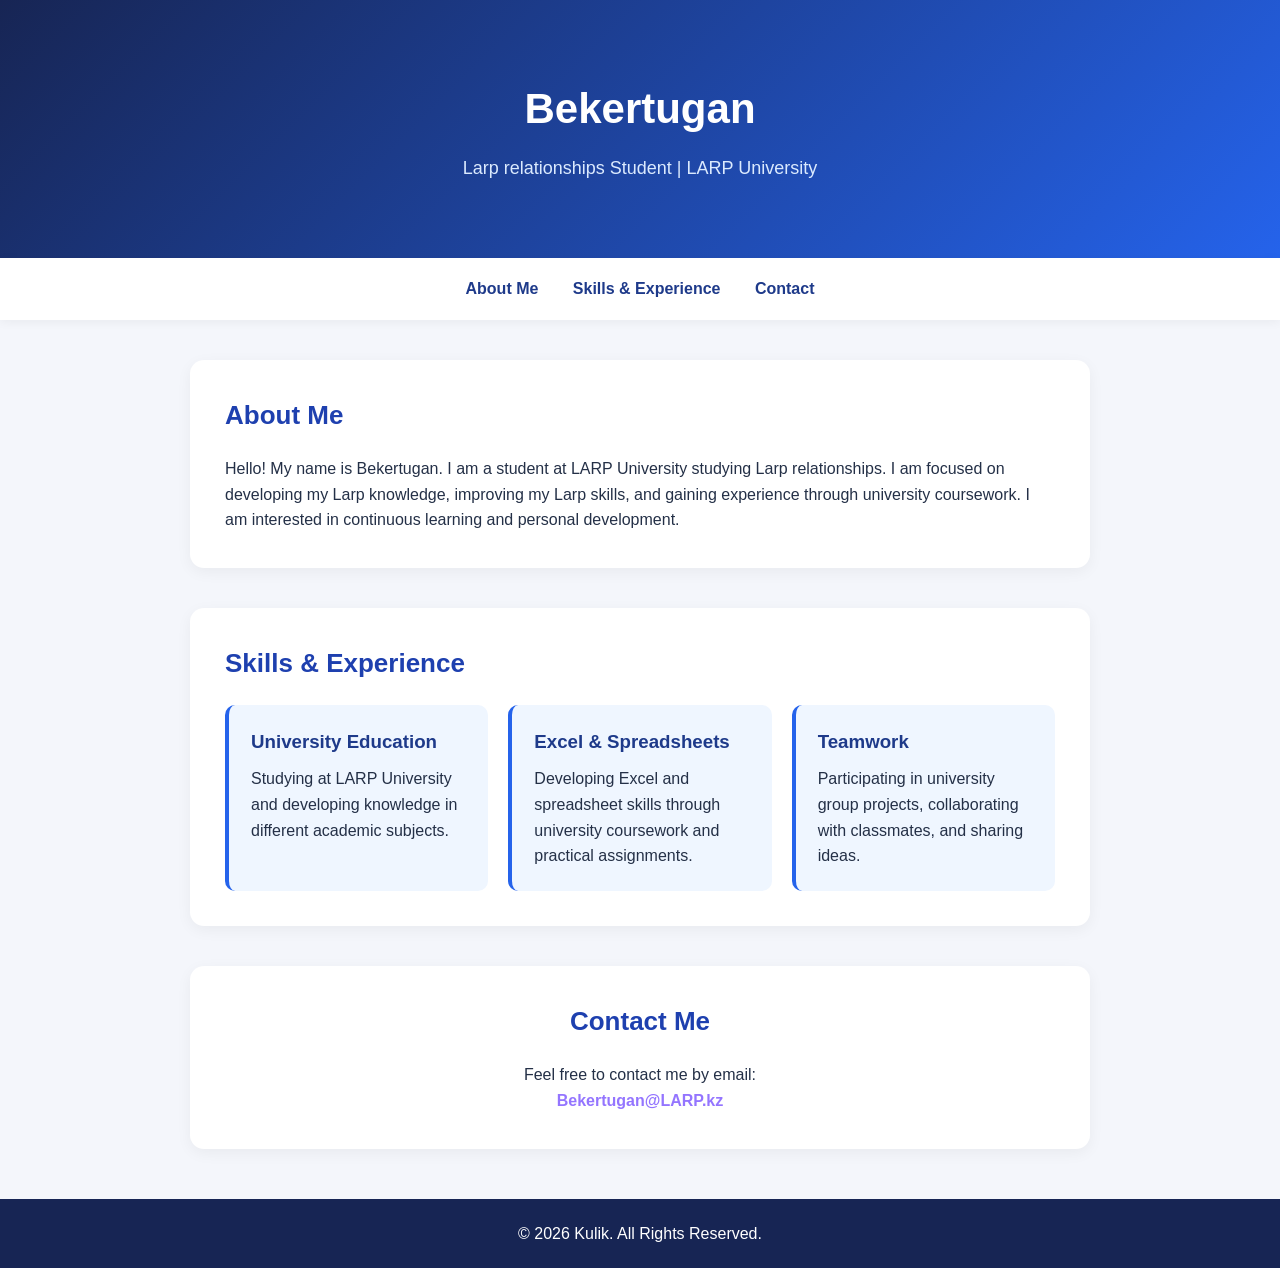
==== index.html @ 7ea8376a "Add files via upload" ====
<!DOCTYPE html>
<html lang="en">
<head>
    <meta charset="UTF-8">
    <meta name="viewport" content="width=device-width, initial-scale=1.0">
    <title>Bekertugan | Personal Portfolio</title>

    <style>
        * {
            margin: 0;
            padding: 0;
            box-sizing: border-box;
        }

        body {
            font-family: Arial, sans-serif;
            background-color: #f4f6fb;
            color: #243047;
            line-height: 1.6;
        }

        header {
            background: linear-gradient(135deg, #172554, #2563eb);
            color: white;
            text-align: center;
            padding: 75px 20px;
        }

        header h1 {
            font-size: 42px;
            margin-bottom: 12px;
        }

        header p {
            font-size: 18px;
            color: #dbeafe;
        }

        nav {
            background-color: #ffffff;
            padding: 18px;
            text-align: center;
            box-shadow: 0 2px 10px rgba(0,0,0,0.05);
        }

        nav a {
            color: #1e3a8a;
            text-decoration: none;
            margin: 0 15px;
            font-weight: bold;
        }

        nav a:hover {
            color: #3b82f6;
        }

        section {
            max-width: 900px;
            margin: 40px auto;
            padding: 35px;
            background-color: white;
            border-radius: 14px;
            box-shadow: 0 4px 15px rgba(0,0,0,0.05);
        }

        h2 {
            color: #1e40af;
            margin-bottom: 20px;
            font-size: 26px;
        }

        .skills {
            display: grid;
            grid-template-columns: repeat(auto-fit, minmax(220px, 1fr));
            gap: 20px;
        }

        .skill-card {
            background-color: #eff6ff;
            padding: 22px;
            border-radius: 10px;
            border-left: 4px solid #2563eb;
        }

        .skill-card h3 {
            color: #1e3a8a;
            margin-bottom: 10px;
        }

        .contact {
            text-align: center;
        }

        .contact a {
            color: #9475ff;
            font-weight: bold;
            text-decoration: none;
        }

        .contact a:hover {
            text-decoration: underline;
        }

        footer {
            background-color: #172554;
            color: white;
            text-align: center;
            padding: 22px;
            margin-top: 50px;
        }

        @media (max-width: 600px) {
            header h1 {
                font-size: 30px;
            }

            nav a {
                display: inline-block;
                margin: 6px 10px;
            }

            section {
                margin: 20px 12px;
                padding: 25px 20px;
            }
        }
    </style>
</head>

<body>

    <header>
        <h1>Bekertugan</h1>
        <p>Larp relationships Student | LARP University</p>
    </header>

    <nav>
        <a href="#about">About Me</a>
        <a href="#skills">Skills & Experience</a>
        <a href="#contact">Contact</a>
    </nav>

    <section id="about">
        <h2>About Me</h2>
        <p>
            Hello! My name is Bekertugan.
            I am a student at LARP University studying Larp relationships.
            I am focused on developing my Larp knowledge,
            improving my Larp skills, and gaining experience
            through university coursework.
            I am interested in continuous learning and personal development.
        </p>
    </section>

    <section id="skills">
        <h2>Skills & Experience</h2>

        <div class="skills">

            <div class="skill-card">
                <h3>University Education</h3>
                <p>
                    Studying at LARP University and developing
                    knowledge in different academic subjects.
                </p>
            </div>

            <div class="skill-card">
                <h3>Excel & Spreadsheets</h3>
                <p>
                    Developing Excel and spreadsheet skills
                    through university coursework and practical assignments.
                </p>
            </div>

            <div class="skill-card">
                <h3>Teamwork</h3>
                <p>
                    Participating in university group projects,
                    collaborating with classmates, and sharing ideas.
                </p>
            </div>

        </div>
    </section>

    <section id="contact" class="contact">
        <h2>Contact Me</h2>
        <p>Feel free to contact me by email:</p>
        <p>
            <a href="mailto:Bekertugan@LARP.kz">
                Bekertugan@LARP.kz
            </a>
        </p>
    </section>

    <footer>
        <p>&copy; 2026 Kulik. All Rights Reserved.</p>
    </footer>

</body>
</html>
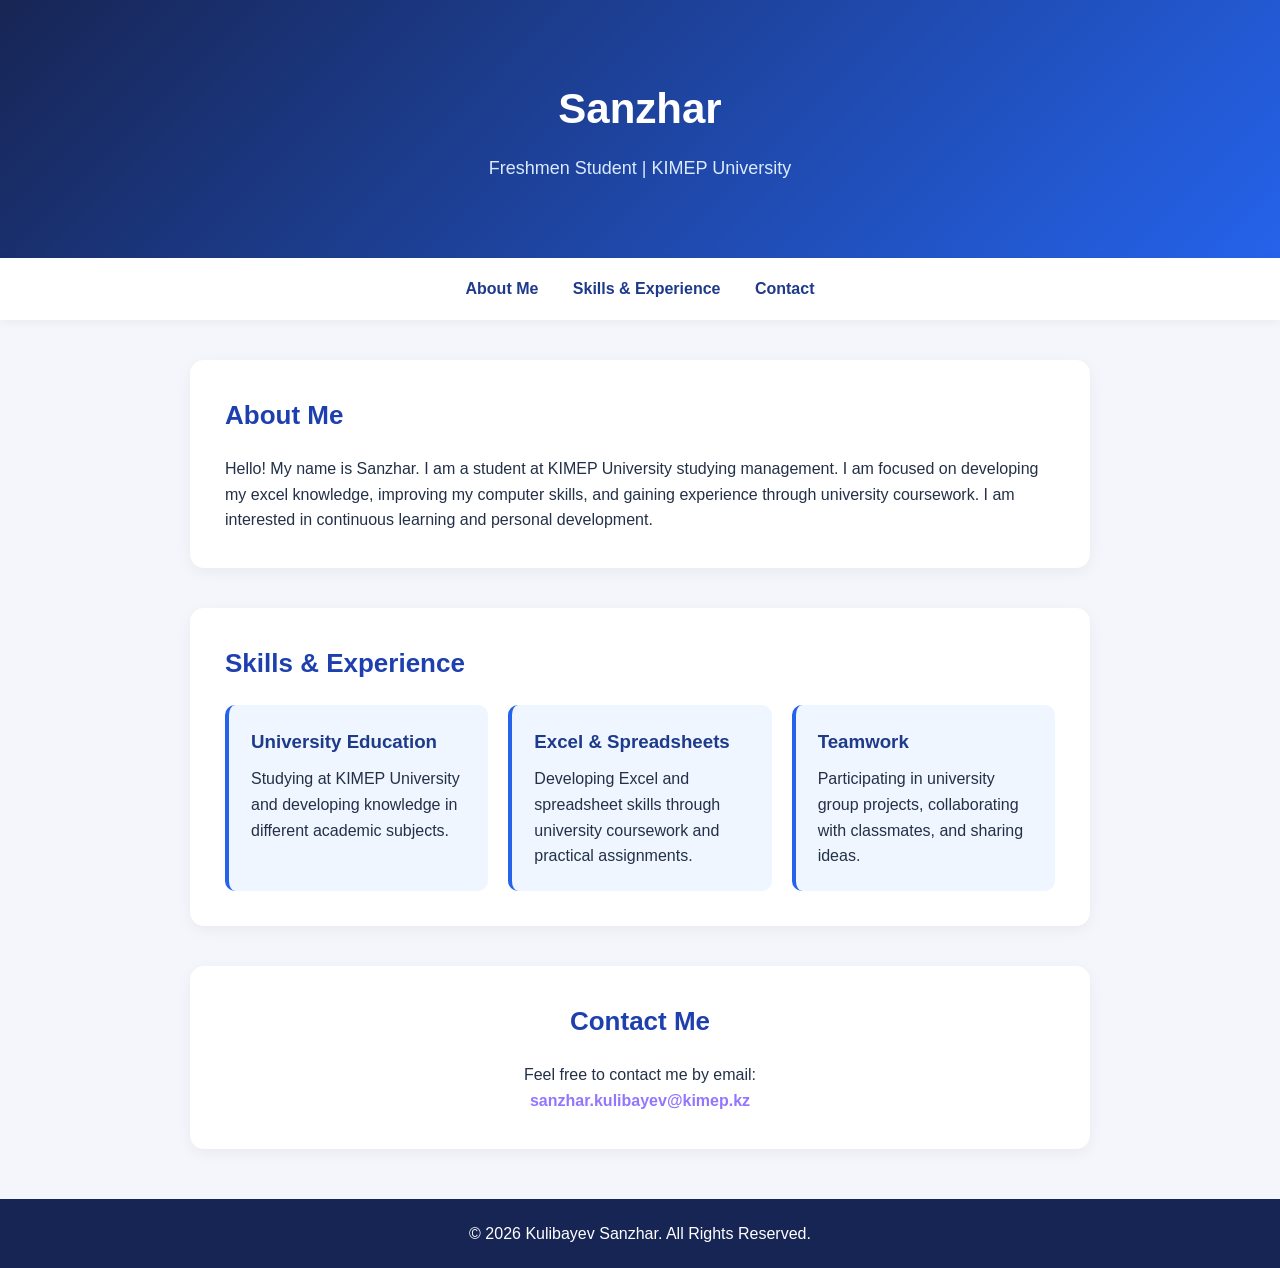
==== commit 1bca88e2: "Update index.html for new portfolio details" ====
--- a/index.html
+++ b/index.html
@@ -3,7 +3,7 @@
 <head>
     <meta charset="UTF-8">
     <meta name="viewport" content="width=device-width, initial-scale=1.0">
-    <title>Bekertugan | Personal Portfolio</title>
+    <title>Sanzhar | Personal Portfolio</title>
 
     <style>
         * {
@@ -130,8 +130,8 @@
 <body>
 
     <header>
-        <h1>Bekertugan</h1>
-        <p>Larp relationships Student | LARP University</p>
+        <h1>Sanzhar</h1>
+        <p>Freshmen Student | KIMEP University</p>
     </header>
 
     <nav>
@@ -143,10 +143,10 @@
     <section id="about">
         <h2>About Me</h2>
         <p>
-            Hello! My name is Bekertugan.
-            I am a student at LARP University studying Larp relationships.
-            I am focused on developing my Larp knowledge,
-            improving my Larp skills, and gaining experience
+            Hello! My name is Sanzhar.
+            I am a student at KIMEP University studying management.
+            I am focused on developing my excel knowledge,
+            improving my computer skills, and gaining experience
             through university coursework.
             I am interested in continuous learning and personal development.
         </p>
@@ -160,7 +160,7 @@
             <div class="skill-card">
                 <h3>University Education</h3>
                 <p>
-                    Studying at LARP University and developing
+                    Studying at KIMEP University and developing
                     knowledge in different academic subjects.
                 </p>
             </div>
@@ -188,15 +188,15 @@
         <h2>Contact Me</h2>
         <p>Feel free to contact me by email:</p>
         <p>
-            <a href="mailto:Bekertugan@LARP.kz">
-                Bekertugan@LARP.kz
+            <a href="mailto:sanzhar.kulibayev@kimep.kz">
+                sanzhar.kulibayev@kimep.kz
             </a>
         </p>
     </section>
 
     <footer>
-        <p>&copy; 2026 Kulik. All Rights Reserved.</p>
+        <p>&copy; 2026 Kulibayev Sanzhar. All Rights Reserved.</p>
     </footer>
 
 </body>
-</html>+</html>
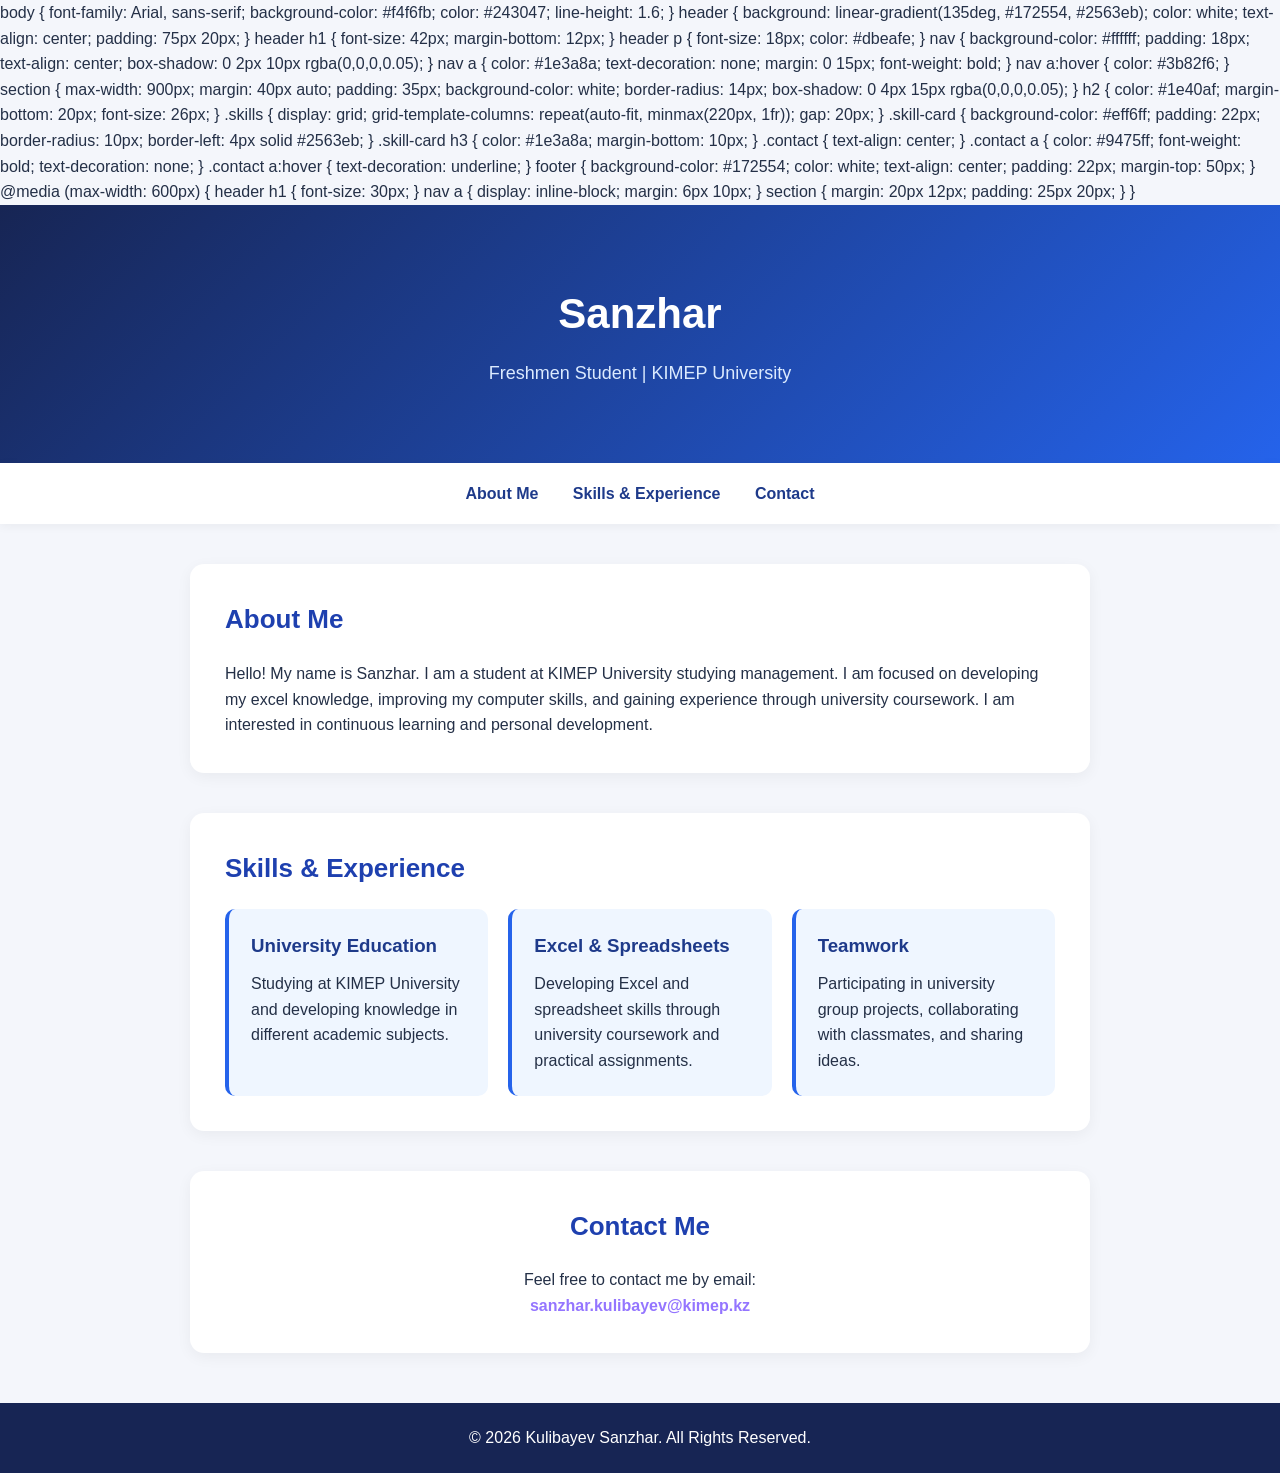
==== commit 7c9bae6f: "Refactor index.html and link to style.css Updated HTML structure and added external stylesheet." ====
--- a/index.html
+++ b/index.html
@@ -5,12 +5,7 @@
     <meta name="viewport" content="width=device-width, initial-scale=1.0">
     <title>Sanzhar | Personal Portfolio</title>
 
-    <style>
-        * {
-            margin: 0;
-            padding: 0;
-            box-sizing: border-box;
-        }
+<link rel="stylesheet" href="style.css?v=2">
 
         body {
             font-family: Arial, sans-serif;
--- a/style.css
+++ b/style.css
@@ -0,0 +1,120 @@
+
+* {
+    margin: 0;
+    padding: 0;
+    box-sizing: border-box;
+}
+
+body {
+    font-family: Arial, sans-serif;
+    background-color: #f4f6fb;
+    color: #243047;
+    line-height: 1.6;
+}
+
+header {
+    background: linear-gradient(135deg, #172554, #2563eb);
+    color: white;
+    text-align: center;
+    padding: 75px 20px;
+}
+
+header h1 {
+    font-size: 42px;
+    margin-bottom: 12px;
+}
+
+header p {
+    font-size: 18px;
+    color: #dbeafe;
+}
+
+nav {
+    background-color: #ffffff;
+    padding: 18px;
+    text-align: center;
+    box-shadow: 0 2px 10px rgba(0,0,0,0.05);
+}
+
+nav a {
+    color: #1e3a8a;
+    text-decoration: none;
+    margin: 0 15px;
+    font-weight: bold;
+}
+
+nav a:hover {
+    color: #3b82f6;
+}
+
+section {
+    max-width: 900px;
+    margin: 40px auto;
+    padding: 35px;
+    background-color: white;
+    border-radius: 14px;
+    box-shadow: 0 4px 15px rgba(0,0,0,0.05);
+}
+
+h2 {
+    color: #1e40af;
+    margin-bottom: 20px;
+    font-size: 26px;
+}
+
+.skills {
+    display: grid;
+    grid-template-columns: repeat(auto-fit, minmax(220px, 1fr));
+    gap: 20px;
+}
+
+.skill-card {
+    background-color: #eff6ff;
+    padding: 22px;
+    border-radius: 10px;
+    border-left: 4px solid #2563eb;
+}
+
+.skill-card h3 {
+    color: #1e3a8a;
+    margin-bottom: 10px;
+}
+
+.contact {
+    text-align: center;
+}
+
+.contact a {
+    color: #9475ff;
+    font-weight: bold;
+    text-decoration: none;
+}
+
+.contact a:hover {
+    text-decoration: underline;
+}
+
+footer {
+    background-color: #172554;
+    color: white;
+    text-align: center;
+    padding: 22px;
+    margin-top: 50px;
+}
+
+@media (max-width: 600px) {
+    header h1 {
+        font-size: 30px;
+    }
+
+    nav a {
+        display: inline-block;
+        margin: 6px 10px;
+    }
+
+    section {
+        margin: 20px 12px;
+        padding: 25px 20px;
+    }
+}
+
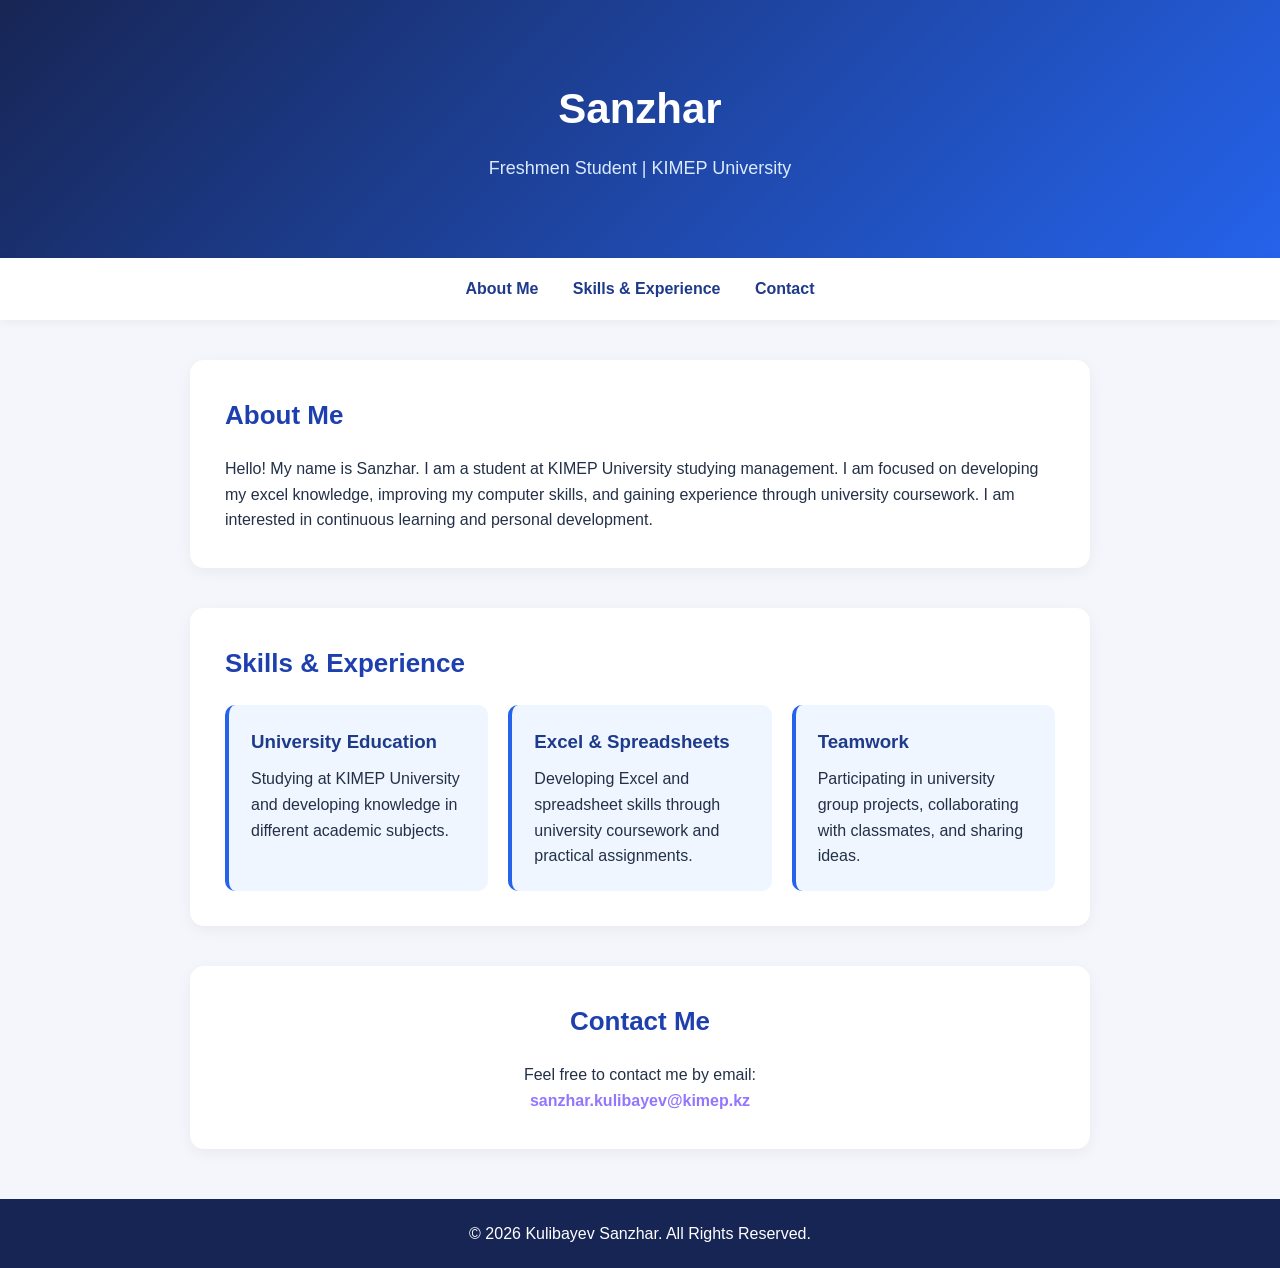
==== commit 945642a5: "Update index.html" ====
--- a/index.html
+++ b/index.html
@@ -5,121 +5,10 @@
     <meta name="viewport" content="width=device-width, initial-scale=1.0">
     <title>Sanzhar | Personal Portfolio</title>
 
-<link rel="stylesheet" href="style.css?v=2">
 
-        body {
-            font-family: Arial, sans-serif;
-            background-color: #f4f6fb;
-            color: #243047;
-            line-height: 1.6;
-        }
-
-        header {
-            background: linear-gradient(135deg, #172554, #2563eb);
-            color: white;
-            text-align: center;
-            padding: 75px 20px;
-        }
-
-        header h1 {
-            font-size: 42px;
-            margin-bottom: 12px;
-        }
-
-        header p {
-            font-size: 18px;
-            color: #dbeafe;
-        }
-
-        nav {
-            background-color: #ffffff;
-            padding: 18px;
-            text-align: center;
-            box-shadow: 0 2px 10px rgba(0,0,0,0.05);
-        }
-
-        nav a {
-            color: #1e3a8a;
-            text-decoration: none;
-            margin: 0 15px;
-            font-weight: bold;
-        }
-
-        nav a:hover {
-            color: #3b82f6;
-        }
-
-        section {
-            max-width: 900px;
-            margin: 40px auto;
-            padding: 35px;
-            background-color: white;
-            border-radius: 14px;
-            box-shadow: 0 4px 15px rgba(0,0,0,0.05);
-        }
-
-        h2 {
-            color: #1e40af;
-            margin-bottom: 20px;
-            font-size: 26px;
-        }
-
-        .skills {
-            display: grid;
-            grid-template-columns: repeat(auto-fit, minmax(220px, 1fr));
-            gap: 20px;
-        }
-
-        .skill-card {
-            background-color: #eff6ff;
-            padding: 22px;
-            border-radius: 10px;
-            border-left: 4px solid #2563eb;
-        }
-
-        .skill-card h3 {
-            color: #1e3a8a;
-            margin-bottom: 10px;
-        }
-
-        .contact {
-            text-align: center;
-        }
-
-        .contact a {
-            color: #9475ff;
-            font-weight: bold;
-            text-decoration: none;
-        }
-
-        .contact a:hover {
-            text-decoration: underline;
-        }
-
-        footer {
-            background-color: #172554;
-            color: white;
-            text-align: center;
-            padding: 22px;
-            margin-top: 50px;
-        }
-
-        @media (max-width: 600px) {
-            header h1 {
-                font-size: 30px;
-            }
-
-            nav a {
-                display: inline-block;
-                margin: 6px 10px;
-            }
-
-            section {
-                margin: 20px 12px;
-                padding: 25px 20px;
-            }
-        }
-    </style>
+        
+    <link rel="stylesheet" href="style.css">
+    
 </head>
 
 <body>
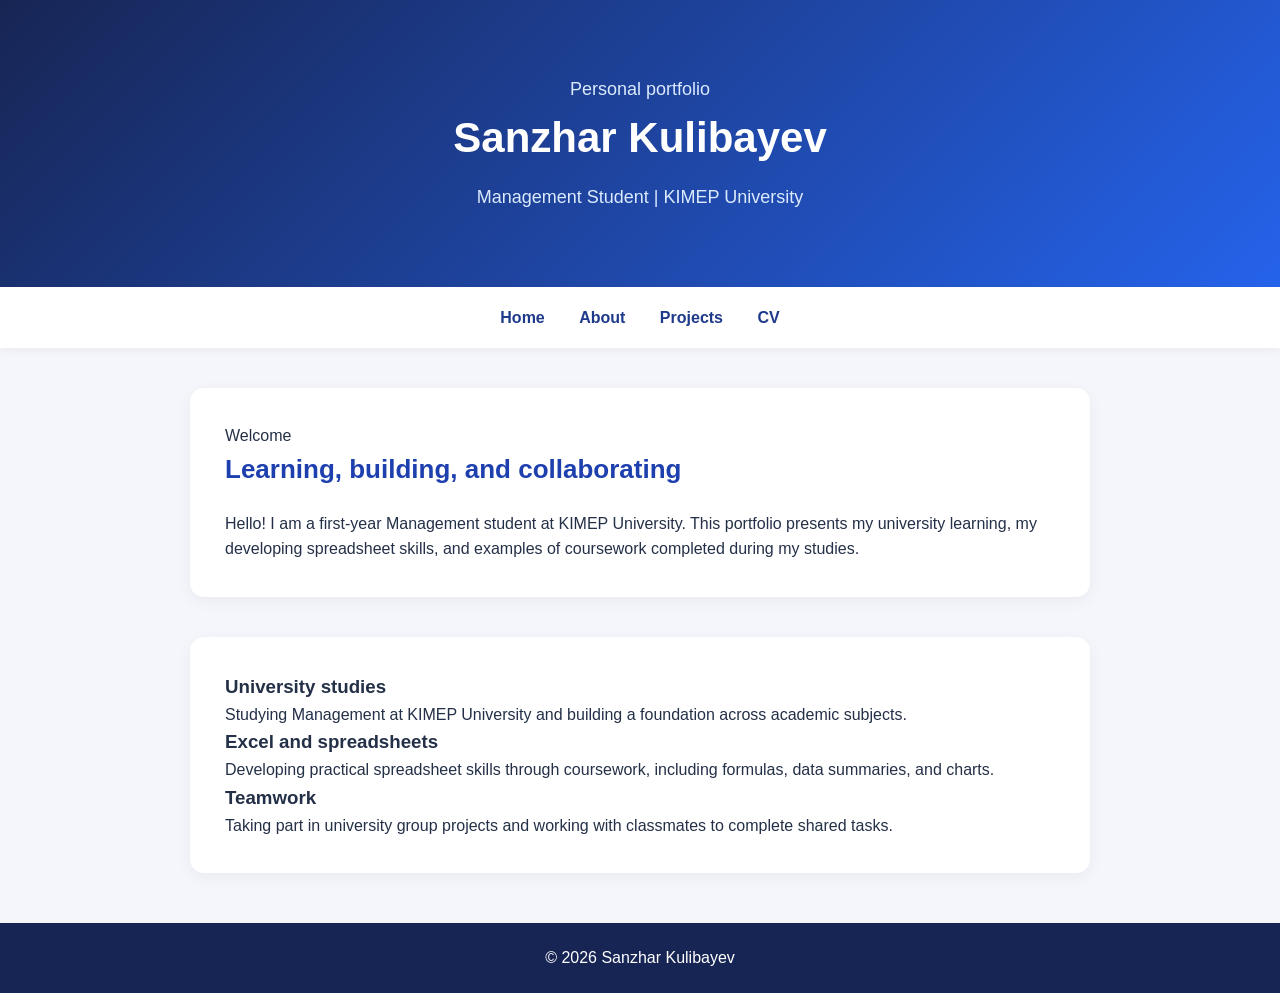
==== commit 87c4f9c2: "Update index.html" ====
--- a/index.html
+++ b/index.html
@@ -1,86 +1,63 @@
+
 <!DOCTYPE html>
 <html lang="en">
 <head>
     <meta charset="UTF-8">
     <meta name="viewport" content="width=device-width, initial-scale=1.0">
-    <title>Sanzhar | Personal Portfolio</title>
-
-
-        
+    <meta name="description" content="Personal portfolio of Sanzhar, a Management student at KIMEP University.">
+    <title>Sanzhar | Home</title>
     <link rel="stylesheet" href="style.css">
-    
 </head>
-
 <body>
 
-    <header>
-        <h1>Sanzhar</h1>
-        <p>Freshmen Student | KIMEP University</p>
-    </header>
+<header class="site-header">
+    <p class="eyebrow">Personal portfolio</p>
+    <h1>Sanzhar Kulibayev</h1>
+    <p>Management Student | KIMEP University</p>
+</header>
 
-    <nav>
-        <a href="#about">About Me</a>
-        <a href="#skills">Skills & Experience</a>
-        <a href="#contact">Contact</a>
+<div class="nav-wrap">
+    <nav aria-label="Main navigation">
+        <a href="index.html" aria-current="page">Home</a>
+        <a href="about.html">About</a>
+        <a href="projects.html">Projects</a>
+        <a href="cv.html">CV</a>
     </nav>
+</div>
 
-    <section id="about">
-        <h2>About Me</h2>
-        <p>
-            Hello! My name is Sanzhar.
-            I am a student at KIMEP University studying management.
-            I am focused on developing my excel knowledge,
-            improving my computer skills, and gaining experience
-            through university coursework.
-            I am interested in continuous learning and personal development.
+<main>
+    <section class="panel">
+        <p class="eyebrow">Welcome</p>
+        <h2>Learning, building, and collaborating</h2>
+        <p class="lead">
+            Hello! I am a first-year Management student at KIMEP University.
+            This portfolio presents my university learning, my developing
+            spreadsheet skills, and examples of coursework completed during my studies.
         </p>
     </section>
 
-    <section id="skills">
-        <h2>Skills & Experience</h2>
+    <section class="grid">
+        <article class="info-card">
+            <h3>University studies</h3>
+            <p>Studying Management at KIMEP University and building a foundation across academic subjects.</p>
+        </article>
 
-        <div class="skills">
+        <article class="info-card">
+            <h3>Excel and spreadsheets</h3>
+            <p>Developing practical spreadsheet skills through coursework, including formulas, data summaries, and charts.</p>
+        </article>
 
-            <div class="skill-card">
-                <h3>University Education</h3>
-                <p>
-                    Studying at KIMEP University and developing
-                    knowledge in different academic subjects.
-                </p>
-            </div>
+        <article class="info-card">
+            <h3>Teamwork</h3>
+            <p>Taking part in university group projects and working with classmates to complete shared tasks.</p>
+        </article>
+    </section>
+</main>
 
-            <div class="skill-card">
-                <h3>Excel & Spreadsheets</h3>
-                <p>
-                    Developing Excel and spreadsheet skills
-                    through university coursework and practical assignments.
-                </p>
-            </div>
-
-            <div class="skill-card">
-                <h3>Teamwork</h3>
-                <p>
-                    Participating in university group projects,
-                    collaborating with classmates, and sharing ideas.
-                </p>
-            </div>
-
-        </div>
-    </section>
-
-    <section id="contact" class="contact">
-        <h2>Contact Me</h2>
-        <p>Feel free to contact me by email:</p>
-        <p>
-            <a href="mailto:sanzhar.kulibayev@kimep.kz">
-                sanzhar.kulibayev@kimep.kz
-            </a>
-        </p>
-    </section>
-
-    <footer>
-        <p>&copy; 2026 Kulibayev Sanzhar. All Rights Reserved.</p>
-    </footer>
+<footer>
+    <p>© 2026 Sanzhar Kulibayev</p>
+</footer>
 
 </body>
 </html>
+
